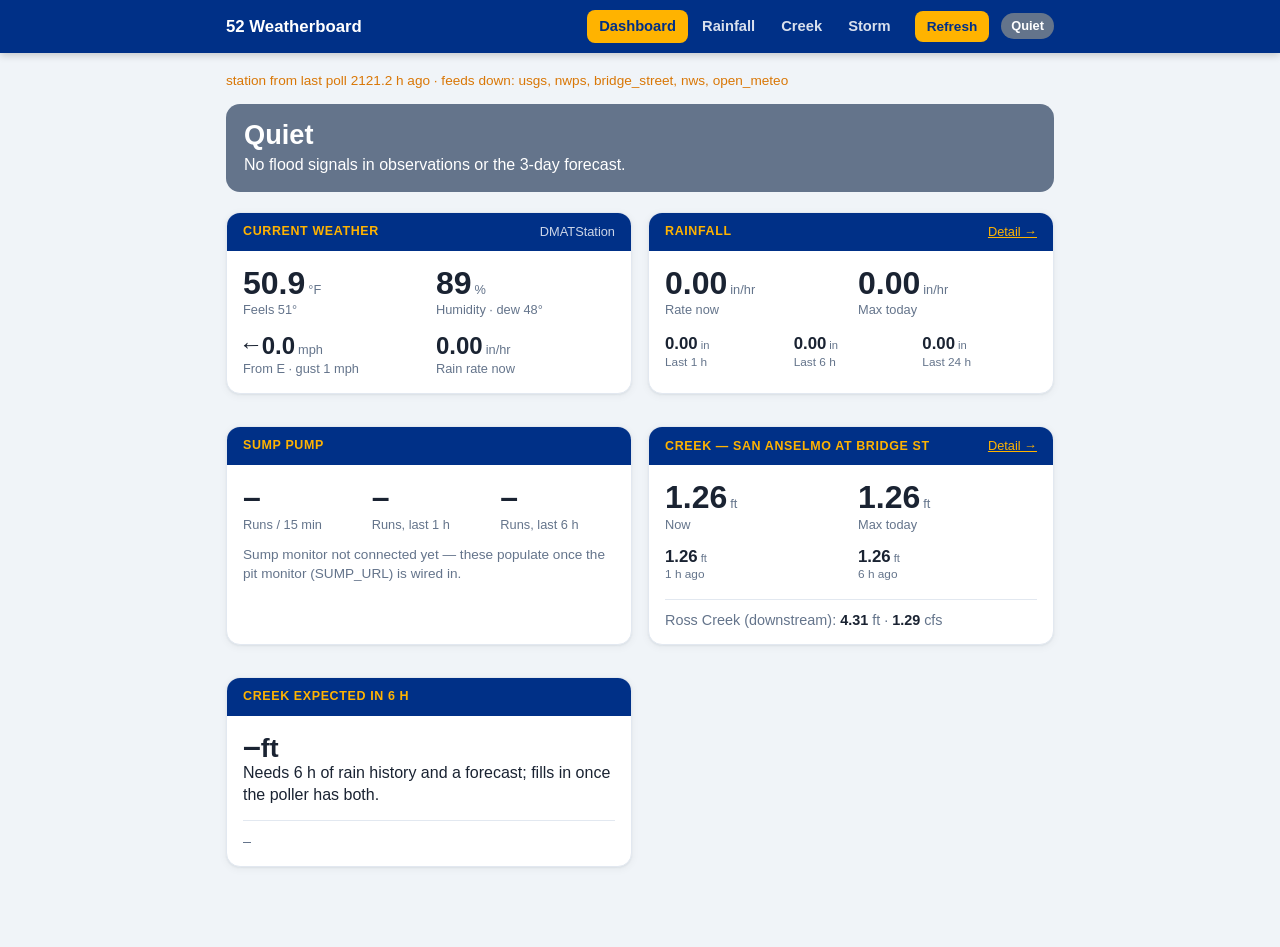
==== docs/index.html @ 2ccb11d8 "Rebuild tier rules from the winter replay; add creek forecast and report The old thresholds fired no" ====
<!doctype html>
<html lang="en">
<head>
<meta charset="utf-8">
<meta name="viewport" content="width=device-width, initial-scale=1">
<meta http-equiv="Cache-Control" content="no-cache, must-revalidate">
<meta http-equiv="Pragma" content="no-cache">
<title>52 Weatherboard — Dashboard</title>
<link rel="stylesheet" href="assets/app.css?v=9">
</head>
<body>
<header class="top"></header>
<main>
  <div class="updated" id="updated">Loading…</div>

  <div class="tier quiet" id="tier"><b>Quiet</b><span id="reasons">Waiting for first poll.</span></div>

  <div class="cards2">
    <!-- Weather -->
    <section class="card">
      <h2>Current weather <span class="sub" id="wxdev"></span></h2>
      <div class="tiles c2">
        <div class="tile big"><div class="v" id="temp">–<small>°F</small></div><div class="k" id="feels">feels –</div></div>
        <div class="tile big"><div class="v" id="hum">–<small>%</small></div><div class="k">humidity · dew <span id="dew">–</span>°</div></div>
      </div>
      <div class="tiles c2" style="margin-top:10px">
        <div class="tile"><div class="v"><span class="windrose" id="windarrow">↑</span> <span id="wind">–</span><small>mph</small></div><div class="k" id="winddir">wind –</div></div>
        <div class="tile"><div class="v" id="wxrate">–<small>in/hr</small></div><div class="k">rain rate now</div></div>
      </div>
    </section>

    <!-- Rainfall -->
    <section class="card">
      <h2>Rainfall <span class="sub"><a href="rainfall.html">Detail →</a></span></h2>
      <div class="tiles c2">
        <div class="tile big"><div class="v" id="rrate">–<small>in/hr</small></div><div class="k">rate now</div></div>
        <div class="tile big"><div class="v" id="rmax">–<small>in/hr</small></div><div class="k">max today</div></div>
      </div>
      <div class="tiles c3" style="margin-top:12px">
        <div class="tile sm"><div class="v" id="r1">–<small>in</small></div><div class="k">last 1 h</div></div>
        <div class="tile sm"><div class="v" id="r6">–<small>in</small></div><div class="k">last 6 h</div></div>
        <div class="tile sm"><div class="v" id="r24">–<small>in</small></div><div class="k">last 24 h</div></div>
      </div>
    </section>

    <!-- Sump -->
    <section class="card">
      <h2>Sump pump</h2>
      <div class="tiles c3">
        <div class="tile big"><div class="v" id="snow">–</div><div class="k">runs / 15 min</div></div>
        <div class="tile big"><div class="v" id="s1">–</div><div class="k">runs, last 1 h</div></div>
        <div class="tile big"><div class="v" id="s6">–</div><div class="k">runs, last 6 h</div></div>
      </div>
      <p class="note" id="sumpnote"></p>
    </section>

    <!-- Creek -->
    <section class="card">
      <h2>Creek — San Anselmo at Bridge St <span class="sub"><a href="creek.html">Detail →</a></span></h2>
      <div class="tiles c2">
        <div class="tile big"><div class="v" id="cnow">–<small>ft</small></div><div class="k">now</div></div>
        <div class="tile big"><div class="v" id="cmax">–<small>ft</small></div><div class="k">max today</div></div>
      </div>
      <div class="tiles c2" style="margin-top:10px">
        <div class="tile sm"><div class="v" id="c1">–<small>ft</small></div><div class="k">1 h ago</div></div>
        <div class="tile sm"><div class="v" id="c6">–<small>ft</small></div><div class="k">6 h ago</div></div>
      </div>
      <div class="secondary" id="creeknote">–</div>
    </section>

    <!-- Creek forecast -->
    <section class="card">
      <h2>Creek expected in 6 h <span class="sub" id="fcastsrc"></span></h2>
      <div class="fcast">
        <span class="pt" id="fcastpt">–<small>ft</small></span>
        <span class="band" id="fcastband">–</span>
      </div>
      <div class="horizon" id="fcasthow">–</div>
      <div class="secondary" id="rossmarker">–</div>
    </section>
  </div>
</main>

<script src="assets/live.js?v=9"></script>
<script src="assets/app.js?v=9"></script>
<script>
boot("dashboard", (latest, history) => {
  const a = latest.ambient || {}, b = latest.bridge_street || {}, n = latest.nwps || {}, u = latest.usgs || {}, s = latest.sump || {};

  // tier banner
  const tier = $("tier"); tier.className = "tier " + latest.tier;
  tier.querySelector("b").textContent = TIER_LABEL[latest.tier] || latest.tier;
  $("reasons").textContent = latest.reasons && latest.reasons.length
    ? latest.reasons.join(" · ") : "No flood signals in observations or the 3-day forecast.";

  // weather
  $("wxdev").textContent = a.device ? a.device : "";
  $("temp").innerHTML = fmt(a.temp_f, 1) + "<small>°F</small>";
  $("feels").textContent = "feels " + fmt(a.feels_like_f, 0) + "°";
  $("hum").innerHTML = fmt(a.humidity_pct, 0) + "<small>%</small>";
  $("dew").textContent = fmt(a.dew_point_f, 0);
  $("wind").textContent = fmt(a.wind_mph, 1);
  $("winddir").textContent = a.wind_dir_deg != null ? `from ${compass(a.wind_dir_deg)} · gust ${fmt(a.wind_gust_mph,0)} mph` : "wind –";
  if (a.wind_dir_deg != null) $("windarrow").style.transform = `rotate(${(a.wind_dir_deg + 180) % 360}deg)`;
  $("wxrate").innerHTML = fmt(a.rain_rate_inhr) + "<small>in/hr</small>";

  // rainfall rollups from history rain rate
  const rain = toPoints(history, "ts", "rain_rate_inhr");
  const rin = v => fmt(v ?? 0, 2);           // rain amounts: show 0.00, never a dash, when dry
  $("rrate").innerHTML = rin(a.rain_rate_inhr) + "<small>in/hr</small>";
  $("rmax").innerHTML = rin(Math.max(maxToday(rain) ?? 0, a.rain_rate_inhr ?? 0)) + "<small>in/hr</small>";
  $("r1").innerHTML  = rin(integrateInches(rain, 1))  + "<small>in</small>";
  $("r6").innerHTML  = rin(integrateInches(rain, 6))  + "<small>in</small>";
  $("r24").innerHTML = rin(integrateInches(rain, 24) ?? a.rain_24h_in) + "<small>in</small>";

  // sump rollups from history cycle counter
  const cyc = toPoints(history, "ts", "sump_cycles");
  const has = s && s.cycles != null;
  if (has && cyc.length >= 2) {
    const last2 = cyc.slice(-2);
    $("snow").textContent = fmt(Math.max(0, last2[1].v - last2[0].v), 0);
    $("s1").textContent = fmt(counterDelta(cyc, 1), 0);
    $("s6").textContent = fmt(counterDelta(cyc, 6), 0);
    $("sumpnote").textContent = "";
  } else {
    $("sumpnote").textContent = "Sump monitor not connected yet — these populate once the pit monitor (SUMP_URL) is wired in.";
  }

  // creek: San Anselmo (Bridge St) from NWPS series, Ross as secondary
  const sa = toPoints(b.series, "t", "stage");
  $("cnow").innerHTML = fmt(b.stage_ft) + "<small>ft</small>";
  $("c1").innerHTML   = fmt(valueAgo(sa, 1)) + "<small>ft</small>";
  $("c6").innerHTML   = fmt(valueAgo(sa, 6)) + "<small>ft</small>";
  $("cmax").innerHTML = fmt(maxToday(sa) ?? b.stage_ft) + "<small>ft</small>";
  // Creek forecast: Layer 3A predictor, with the Ross notify marker beside it.
  const cf = latest.creek_forecast, rtb = latest.ross_to_bridge || {};
  if (cf && cf.point_ft != null) {
    $("fcastpt").innerHTML = fmt(cf.point_ft) + "<small>ft</small>";
    $("fcastband").textContent = `95% band ${fmt(cf.lo_ft)} – ${fmt(cf.hi_ft)} ft`;
    $("fcastsrc").textContent = `R² ${cf.r2}`;
    $("fcasthow").textContent =
      "From rain already fallen in the last 6 h plus rain still forecast, "
      + "weighted by how wet the ground already is.";
  } else {
    $("fcastpt").innerHTML = "–<small>ft</small>";
    $("fcastband").textContent = "";
    $("fcasthow").textContent = "Needs 6 h of rain history and a forecast; "
      + "fills in once the poller has both.";
  }
  // Ross marker: the Town's 6.5 ft notify line expressed on the gauge that is
  // actually real-time. This mapping is inside its fitted range; the flood
  // lines are not, so only this one is shown.
  const rn = rtb.notify_line_ross_ft, rb = rtb.notify_line_band_ft || [];
  const rossNow = n.latest_stage_ft ?? u.stage_ft;
  if (rn != null) {
    const away = rossNow != null ? (rn - rossNow) : null;
    $("rossmarker").innerHTML =
      `<span class="notifyline">Town notify line</span> = Ross <b>${fmt(rn,2)}</b> ft`
      + (rb.length ? ` <span class="u">(${fmt(rb[0],2)}–${fmt(rb[1],2)})</span>` : "")
      + (away != null
          ? ` · now <b>${fmt(rossNow)}</b> ft, <b>${fmt(away)}</b> ft below`
          : "");
  }

  $("creeknote").innerHTML =
    `Ross Creek (downstream): <b>${fmt(n.latest_stage_ft ?? u.stage_ft)}</b> ft` +
    (u.flow_cfs != null ? ` · <b>${fmt(u.flow_cfs, u.flow_cfs < 10 ? 2 : 0)}</b> cfs` : "");
});
</script>
</body>
</html>
---- docs/assets/app.css ----
/* 52 Woodland flood board — shared styles */
/* palette aligned to the Chicago project (navy #003087 / blue #2563eb / gold / etc.) */
:root{
  --paper:#f0f4f8; --card:#ffffff; --ink:#1a2332; --mute:#64748b; --rule:#e2e8f0;
  --navy:#003087; --water:#2563eb; --water-soft:#dbe7fb;
  --amber:#d97706; --orange:#f97316; --red:#dc2626;
  --quiet:#64748b; --green:#22c55e; --gold:#FFB300; --gold-dark:#c77f0a;
  --shadow:0 1px 2px rgba(16,35,46,.06),0 2px 8px rgba(16,35,46,.05);
}
@media (prefers-color-scheme:dark){
  :root{
    --paper:#0e1826; --card:#152438; --ink:#e6edf5; --mute:#94a6bd; --rule:#26374d;
    --navy:#12294f; --water:#5b9bf0; --water-soft:#1a2c44;
    --amber:#e0a33e; --orange:#f08a4b; --red:#ef5350;
    --quiet:#8496ab; --green:#4ecb8a; --gold:#e8b73f; --gold-dark:#e0a838;
    --shadow:0 1px 2px rgba(0,0,0,.3),0 2px 10px rgba(0,0,0,.25);
  }
}
*{box-sizing:border-box}
html{background:var(--paper);color:var(--ink);
  font-family:-apple-system,BlinkMacSystemFont,"Segoe UI",Roboto,"Helvetica Neue",Arial,sans-serif;
  font-feature-settings:"tnum";-webkit-text-size-adjust:100%}
body{margin:0;line-height:1.4}
a{color:var(--gold-dark);font-weight:500}

/* header / nav — navy top bar, gold accents (matches the training site) */
header.top{position:sticky;top:0;z-index:20;background:var(--navy);box-shadow:0 2px 8px rgba(0,0,0,.2)}
.top-in{max-width:860px;margin-inline:auto;padding:10px 16px;display:flex;align-items:center;gap:12px;flex-wrap:wrap}
.brand{font-weight:700;font-size:1.05rem;margin-right:auto;white-space:nowrap;color:#fff}
.brand small{color:rgba(255,255,255,.7);font-weight:400}
nav.tabs{display:flex;gap:2px;flex-wrap:wrap}
nav.tabs a{color:rgba(255,255,255,.85);text-decoration:none;font-size:.92rem;padding:6px 12px;border-radius:8px;font-weight:600}
nav.tabs a:hover{background:rgba(255,255,255,.14);color:#fff}
nav.tabs a.active{background:var(--gold);color:var(--navy)}
.tierchip{font-size:.8rem;font-weight:600;color:#fff;padding:4px 10px;border-radius:999px;white-space:nowrap}
.tierchip.quiet{background:var(--quiet)} .tierchip.watch{background:var(--water)}
.tierchip.prepare{background:var(--amber)} .tierchip.act{background:var(--red)}
.tierchip.emergency{background:#7f1d1d;box-shadow:0 0 0 2px #fca5a5}

main{max-width:860px;margin-inline:auto;padding:18px 16px 64px}
.updated{color:var(--mute);font-size:.85rem;margin:0 0 14px}
.updated.stale{color:var(--amber);font-weight:500}

/* header Refresh button — sits between the tabs and the tier chip */
.refresh{font:inherit;font-size:.85rem;font-weight:600;color:var(--navy);background:var(--gold);
  border:0;border-radius:8px;padding:6px 12px;cursor:pointer;white-space:nowrap;
  transition:background .15s,opacity .15s}
.refresh:hover:not(:disabled){background:#ffc633}
.refresh:disabled{opacity:.65;cursor:default}
.refresh:focus-visible{outline:2px solid #fff;outline-offset:2px}

/* banner tier (dashboard) */
.tier{color:#fff;padding:16px 18px;border-radius:14px;margin:0 0 20px}
.tier b{display:block;font-size:1.7rem;font-weight:600;line-height:1.1;margin-bottom:4px}
.tier.quiet{background:var(--quiet)} .tier.watch{background:var(--water)}
.tier.prepare{background:var(--amber)} .tier.act{background:var(--red)}
.tier.emergency{background:#7f1d1d}

/* creek forecast card: point estimate plus its uncertainty band */
.fcast{display:flex;align-items:baseline;gap:10px;flex-wrap:wrap}
.fcast .pt{font-size:2rem;font-weight:700;line-height:1}
.fcast .band{color:var(--mute);font-size:.9rem}
.fcast .horizon{color:var(--mute);font-size:.8rem}
.notifyline{color:var(--amber);font-weight:600}

/* cards — navy header strip with gold text (matches the training site) */
.card{background:var(--card);border:1px solid var(--rule);border-radius:14px;box-shadow:var(--shadow);
  padding:0 16px 14px;margin:0 0 16px;overflow:hidden}
.card > h2{font-size:.78rem;font-weight:700;letter-spacing:.05em;text-transform:uppercase;color:var(--gold);
  background:var(--navy);margin:0 -16px 14px;padding:10px 16px;
  display:flex;align-items:center;justify-content:space-between;gap:8px}
.card > h2 .sub{font-weight:400;text-transform:none;letter-spacing:0;font-size:.8rem;color:rgba(255,255,255,.8)}
.card > h2 .sub a{color:var(--gold)}
.cards2{display:grid;grid-template-columns:1fr 1fr;gap:16px}
@media (max-width:640px){.cards2{grid-template-columns:1fr}}

/* stat tiles */
.tiles{display:grid;gap:10px 14px}
.tiles.c2{grid-template-columns:1fr 1fr} .tiles.c3{grid-template-columns:1fr 1fr 1fr}
.tiles.c4{grid-template-columns:repeat(4,1fr)}
@media (max-width:640px){.tiles.c4{grid-template-columns:1fr 1fr}.tiles.c3{grid-template-columns:1fr 1fr}}
.tile{padding:2px 0}
.tile .v{font-size:1.5rem;font-weight:600;line-height:1.05}
.tile .v small{font-size:.8rem;font-weight:400;color:var(--mute);margin-left:3px}
.tile .k{font-size:.8rem;color:var(--mute);margin-top:1px}
.tile.big .v{font-size:2rem}
/* smaller "sub-text" tiles (trailing windows shown beneath the primary now/max) */
.tile.sm .v{font-size:1.05rem;font-weight:600}
.tile.sm .v small{font-size:.7rem}
.tile.sm .k{font-size:.74rem}
/* proper sentence-case: capitalise the first letter of every stat/row label */
.tile .k::first-letter,.row>span:first-child::first-letter{text-transform:uppercase}

/* rows */
.row{display:flex;justify-content:space-between;align-items:baseline;padding:7px 0;border-bottom:1px solid var(--rule)}
.row:last-child{border-bottom:0}
.row .v{font-size:1.15rem;font-weight:600}
.row .u,.u{font-size:.82rem;color:var(--mute);margin-left:3px;font-weight:400}
.k{color:var(--mute)}

.note{color:var(--mute);font-size:.85rem;margin:10px 0 0}
.secondary{color:var(--mute);font-size:.9rem;border-top:1px solid var(--rule);margin-top:14px;padding-top:10px}
.secondary b{color:var(--ink);font-weight:600}
.err{color:var(--red);font-size:.85rem;margin-top:8px}
.pill{display:inline-block;font-size:.72rem;font-weight:600;padding:2px 8px;border-radius:999px;
  background:var(--water-soft);color:var(--water)}

/* forecast bars */
.bars{display:flex;align-items:flex-end;gap:1px;height:80px;border-bottom:1px solid var(--rule)}
.bars i{flex:1;background:var(--water);min-width:2px;display:block;border-radius:2px 2px 0 0}
.bars i.day{outline:1px solid var(--rule)}
.axis{display:flex;justify-content:space-between;font-size:.78rem;color:var(--mute);margin-top:4px}

/* charts */
.chartbox{position:relative;width:100%;height:300px}
.chartbox.short{height:220px}
svg{display:block;width:100%;height:auto}
.legend{display:flex;gap:16px;flex-wrap:wrap;font-size:.82rem;color:var(--mute);margin-top:8px}
.legend i{display:inline-block;width:11px;height:11px;border-radius:3px;margin-right:5px;vertical-align:-1px}

/* alerts */
.alert{padding:9px 0;border-bottom:1px solid var(--rule)}
.alert:last-child{border-bottom:0}
.alert b{font-weight:600} .alert span{color:var(--mute);font-size:.88rem;display:block;margin-top:2px}

/* radar embed */
#windy{width:100%;height:480px;border:1px solid var(--rule);border-radius:12px;display:block}
@media (max-width:640px){#windy{height:380px}}

ul.links{padding-left:1.1em;margin:0} ul.links li{margin:5px 0}

/* flood-stage list (creek page) — clean, left-aligned, bulleted */
ul.stages{list-style:none;padding:0;margin:6px 0 0}
ul.stages li{display:flex;gap:9px;align-items:baseline;padding:5px 0;border-bottom:1px solid var(--rule);font-size:.9rem}
ul.stages li:last-child{border-bottom:0}
ul.stages .dot{width:9px;height:9px;border-radius:50%;flex:none;align-self:center}
ul.stages .lvl{font-weight:700;font-variant-numeric:tabular-nums;white-space:nowrap;min-width:52px}
ul.stages .act{color:var(--mute)}
ul.stages a{font-size:.85rem}

/* wind arrow */
.windrose{display:inline-block;transition:transform .3s}
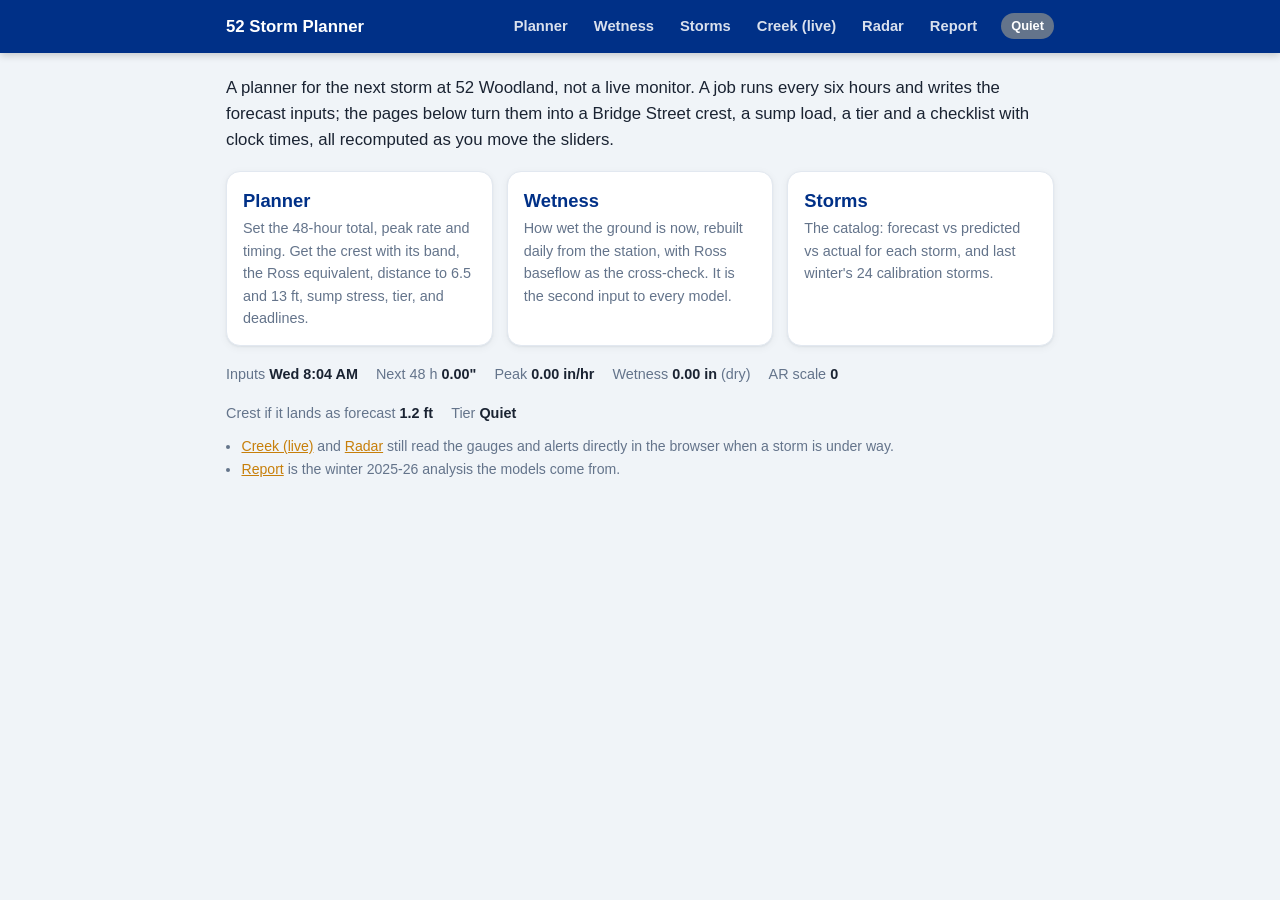
==== commit 00e6d8f7: "Redesign as a storm planner: 6-hour forecast job, client-side models, three pages The product is a p" ====
--- a/docs/index.html
+++ b/docs/index.html
@@ -4,168 +4,64 @@
 <meta charset="utf-8">
 <meta name="viewport" content="width=device-width, initial-scale=1">
 <meta http-equiv="Cache-Control" content="no-cache, must-revalidate">
-<meta http-equiv="Pragma" content="no-cache">
-<title>52 Weatherboard — Dashboard</title>
-<link rel="stylesheet" href="assets/app.css?v=9">
+<title>52 Storm Planner</title>
+<link rel="stylesheet" href="assets/app.css?v=10">
+<style>
+.lead{font-size:1.05rem;line-height:1.55;margin:4px 0 18px}
+.grid{display:grid;grid-template-columns:1fr 1fr 1fr;gap:14px}
+@media (max-width:700px){.grid{grid-template-columns:1fr}}
+a.big{display:block;background:var(--card);border:1px solid var(--rule);border-radius:14px;box-shadow:var(--shadow);
+  padding:16px;text-decoration:none;color:var(--ink)}
+a.big:hover{border-color:var(--water)}
+a.big b{display:block;font-size:1.15rem;color:var(--navy);margin-bottom:4px}
+a.big span{color:var(--mute);font-size:.9rem}
+.now{display:flex;gap:18px;flex-wrap:wrap;margin:18px 0 0;font-size:.9rem;color:var(--mute)}
+.now b{color:var(--ink)}
+ul.small{color:var(--mute);font-size:.88rem;padding-left:1.1em;margin:14px 0 0}
+ul.small li{margin:4px 0}
+</style>
 </head>
 <body>
 <header class="top"></header>
 <main>
-  <div class="updated" id="updated">Loading…</div>
+  <p class="lead">A planner for the next storm at 52 Woodland, not a live monitor. A job runs every six hours and writes the forecast inputs; the pages below turn them into a Bridge Street crest, a sump load, a tier and a checklist with clock times, all recomputed as you move the sliders.</p>
 
-  <div class="tier quiet" id="tier"><b>Quiet</b><span id="reasons">Waiting for first poll.</span></div>
+  <div class="grid">
+    <a class="big" href="planner.html"><b>Planner</b><span>Set the 48-hour total, peak rate and timing. Get the crest with its band, the Ross equivalent, distance to 6.5 and 13 ft, sump stress, tier, and deadlines.</span></a>
+    <a class="big" href="wetness.html"><b>Wetness</b><span>How wet the ground is now, rebuilt daily from the station, with Ross baseflow as the cross-check. It is the second input to every model.</span></a>
+    <a class="big" href="storms.html"><b>Storms</b><span>The catalog: forecast vs predicted vs actual for each storm, and last winter's 24 calibration storms.</span></a>
+  </div>
 
-  <div class="cards2">
-    <!-- Weather -->
-    <section class="card">
-      <h2>Current weather <span class="sub" id="wxdev"></span></h2>
-      <div class="tiles c2">
-        <div class="tile big"><div class="v" id="temp">–<small>°F</small></div><div class="k" id="feels">feels –</div></div>
-        <div class="tile big"><div class="v" id="hum">–<small>%</small></div><div class="k">humidity · dew <span id="dew">–</span>°</div></div>
-      </div>
-      <div class="tiles c2" style="margin-top:10px">
-        <div class="tile"><div class="v"><span class="windrose" id="windarrow">↑</span> <span id="wind">–</span><small>mph</small></div><div class="k" id="winddir">wind –</div></div>
-        <div class="tile"><div class="v" id="wxrate">–<small>in/hr</small></div><div class="k">rain rate now</div></div>
-      </div>
-    </section>
+  <div class="now" id="now">Loading the latest inputs…</div>
 
-    <!-- Rainfall -->
-    <section class="card">
-      <h2>Rainfall <span class="sub"><a href="rainfall.html">Detail →</a></span></h2>
-      <div class="tiles c2">
-        <div class="tile big"><div class="v" id="rrate">–<small>in/hr</small></div><div class="k">rate now</div></div>
-        <div class="tile big"><div class="v" id="rmax">–<small>in/hr</small></div><div class="k">max today</div></div>
-      </div>
-      <div class="tiles c3" style="margin-top:12px">
-        <div class="tile sm"><div class="v" id="r1">–<small>in</small></div><div class="k">last 1 h</div></div>
-        <div class="tile sm"><div class="v" id="r6">–<small>in</small></div><div class="k">last 6 h</div></div>
-        <div class="tile sm"><div class="v" id="r24">–<small>in</small></div><div class="k">last 24 h</div></div>
-      </div>
-    </section>
-
-    <!-- Sump -->
-    <section class="card">
-      <h2>Sump pump</h2>
-      <div class="tiles c3">
-        <div class="tile big"><div class="v" id="snow">–</div><div class="k">runs / 15 min</div></div>
-        <div class="tile big"><div class="v" id="s1">–</div><div class="k">runs, last 1 h</div></div>
-        <div class="tile big"><div class="v" id="s6">–</div><div class="k">runs, last 6 h</div></div>
-      </div>
-      <p class="note" id="sumpnote"></p>
-    </section>
-
-    <!-- Creek -->
-    <section class="card">
-      <h2>Creek — San Anselmo at Bridge St <span class="sub"><a href="creek.html">Detail →</a></span></h2>
-      <div class="tiles c2">
-        <div class="tile big"><div class="v" id="cnow">–<small>ft</small></div><div class="k">now</div></div>
-        <div class="tile big"><div class="v" id="cmax">–<small>ft</small></div><div class="k">max today</div></div>
-      </div>
-      <div class="tiles c2" style="margin-top:10px">
-        <div class="tile sm"><div class="v" id="c1">–<small>ft</small></div><div class="k">1 h ago</div></div>
-        <div class="tile sm"><div class="v" id="c6">–<small>ft</small></div><div class="k">6 h ago</div></div>
-      </div>
-      <div class="secondary" id="creeknote">–</div>
-    </section>
-
-    <!-- Creek forecast -->
-    <section class="card">
-      <h2>Creek expected in 6 h <span class="sub" id="fcastsrc"></span></h2>
-      <div class="fcast">
-        <span class="pt" id="fcastpt">–<small>ft</small></span>
-        <span class="band" id="fcastband">–</span>
-      </div>
-      <div class="horizon" id="fcasthow">–</div>
-      <div class="secondary" id="rossmarker">–</div>
-    </section>
-  </div>
+  <ul class="small">
+    <li><a href="creek.html">Creek (live)</a> and <a href="storm.html">Radar</a> still read the gauges and alerts directly in the browser when a storm is under way.</li>
+    <li><a href="report.html">Report</a> is the winter 2025-26 analysis the models come from.</li>
+  </ul>
 </main>
 
-<script src="assets/live.js?v=9"></script>
-<script src="assets/app.js?v=9"></script>
+<script src="assets/planner.js?v=10"></script>
 <script>
-boot("dashboard", (latest, history) => {
-  const a = latest.ambient || {}, b = latest.bridge_street || {}, n = latest.nwps || {}, u = latest.usgs || {}, s = latest.sump || {};
-
-  // tier banner
-  const tier = $("tier"); tier.className = "tier " + latest.tier;
-  tier.querySelector("b").textContent = TIER_LABEL[latest.tier] || latest.tier;
-  $("reasons").textContent = latest.reasons && latest.reasons.length
-    ? latest.reasons.join(" · ") : "No flood signals in observations or the 3-day forecast.";
-
-  // weather
-  $("wxdev").textContent = a.device ? a.device : "";
-  $("temp").innerHTML = fmt(a.temp_f, 1) + "<small>°F</small>";
-  $("feels").textContent = "feels " + fmt(a.feels_like_f, 0) + "°";
-  $("hum").innerHTML = fmt(a.humidity_pct, 0) + "<small>%</small>";
-  $("dew").textContent = fmt(a.dew_point_f, 0);
-  $("wind").textContent = fmt(a.wind_mph, 1);
-  $("winddir").textContent = a.wind_dir_deg != null ? `from ${compass(a.wind_dir_deg)} · gust ${fmt(a.wind_gust_mph,0)} mph` : "wind –";
-  if (a.wind_dir_deg != null) $("windarrow").style.transform = `rotate(${(a.wind_dir_deg + 180) % 360}deg)`;
-  $("wxrate").innerHTML = fmt(a.rain_rate_inhr) + "<small>in/hr</small>";
-
-  // rainfall rollups from history rain rate
-  const rain = toPoints(history, "ts", "rain_rate_inhr");
-  const rin = v => fmt(v ?? 0, 2);           // rain amounts: show 0.00, never a dash, when dry
-  $("rrate").innerHTML = rin(a.rain_rate_inhr) + "<small>in/hr</small>";
-  $("rmax").innerHTML = rin(Math.max(maxToday(rain) ?? 0, a.rain_rate_inhr ?? 0)) + "<small>in/hr</small>";
-  $("r1").innerHTML  = rin(integrateInches(rain, 1))  + "<small>in</small>";
-  $("r6").innerHTML  = rin(integrateInches(rain, 6))  + "<small>in</small>";
-  $("r24").innerHTML = rin(integrateInches(rain, 24) ?? a.rain_24h_in) + "<small>in</small>";
-
-  // sump rollups from history cycle counter
-  const cyc = toPoints(history, "ts", "sump_cycles");
-  const has = s && s.cycles != null;
-  if (has && cyc.length >= 2) {
-    const last2 = cyc.slice(-2);
-    $("snow").textContent = fmt(Math.max(0, last2[1].v - last2[0].v), 0);
-    $("s1").textContent = fmt(counterDelta(cyc, 1), 0);
-    $("s6").textContent = fmt(counterDelta(cyc, 6), 0);
-    $("sumpnote").textContent = "";
-  } else {
-    $("sumpnote").textContent = "Sump monitor not connected yet — these populate once the pit monitor (SUMP_URL) is wired in.";
-  }
-
-  // creek: San Anselmo (Bridge St) from NWPS series, Ross as secondary
-  const sa = toPoints(b.series, "t", "stage");
-  $("cnow").innerHTML = fmt(b.stage_ft) + "<small>ft</small>";
-  $("c1").innerHTML   = fmt(valueAgo(sa, 1)) + "<small>ft</small>";
-  $("c6").innerHTML   = fmt(valueAgo(sa, 6)) + "<small>ft</small>";
-  $("cmax").innerHTML = fmt(maxToday(sa) ?? b.stage_ft) + "<small>ft</small>";
-  // Creek forecast: Layer 3A predictor, with the Ross notify marker beside it.
-  const cf = latest.creek_forecast, rtb = latest.ross_to_bridge || {};
-  if (cf && cf.point_ft != null) {
-    $("fcastpt").innerHTML = fmt(cf.point_ft) + "<small>ft</small>";
-    $("fcastband").textContent = `95% band ${fmt(cf.lo_ft)} – ${fmt(cf.hi_ft)} ft`;
-    $("fcastsrc").textContent = `R² ${cf.r2}`;
-    $("fcasthow").textContent =
-      "From rain already fallen in the last 6 h plus rain still forecast, "
-      + "weighted by how wet the ground already is.";
-  } else {
-    $("fcastpt").innerHTML = "–<small>ft</small>";
-    $("fcastband").textContent = "";
-    $("fcasthow").textContent = "Needs 6 h of rain history and a forecast; "
-      + "fills in once the poller has both.";
-  }
-  // Ross marker: the Town's 6.5 ft notify line expressed on the gauge that is
-  // actually real-time. This mapping is inside its fitted range; the flood
-  // lines are not, so only this one is shown.
-  const rn = rtb.notify_line_ross_ft, rb = rtb.notify_line_band_ft || [];
-  const rossNow = n.latest_stage_ft ?? u.stage_ft;
-  if (rn != null) {
-    const away = rossNow != null ? (rn - rossNow) : null;
-    $("rossmarker").innerHTML =
-      `<span class="notifyline">Town notify line</span> = Ross <b>${fmt(rn,2)}</b> ft`
-      + (rb.length ? ` <span class="u">(${fmt(rb[0],2)}–${fmt(rb[1],2)})</span>` : "")
-      + (away != null
-          ? ` · now <b>${fmt(rossNow)}</b> ft, <b>${fmt(away)}</b> ft below`
-          : "");
-  }
-
-  $("creeknote").innerHTML =
-    `Ross Creek (downstream): <b>${fmt(n.latest_stage_ft ?? u.stage_ft)}</b> ft` +
-    (u.flow_cfs != null ? ` · <b>${fmt(u.flow_cfs, u.flow_cfs < 10 ? 2 : 0)}</b> cfs` : "");
-});
+(async () => {
+  renderNav("home");
+  try {
+    const { models: M, forecast: F } = await loadModelsAndForecast();
+    if (F._missing) { $("now").textContent = "No forecast.json yet — run forecast.py or the forecast workflow."; return; }
+    const p = F.prefill || {}, w = F.wetness || {};
+    const out = evaluatePlan(M, { total: p.total_48h_in || 0, peak1h: p.peak_1h_inhr || 0, api: p.api_in || 0,
+      onset: p.onset ? parseLocal(p.onset) : null, peakAt: p.peak_at ? parseLocal(p.peak_at) : null, end: null,
+      ar_category: p.ar_category, flood_watch: p.flood_watch });
+    setTierChip(out.tier.tier);
+    $("now").innerHTML =
+      `<span>Inputs <b>${whenStr(Date.parse(F.generated_utc))}</b></span>` +
+      `<span>Next 48 h <b>${fmt(p.total_48h_in)}"</b>${p.onset ? " from " + whenStr(parseLocal(p.onset)) : ""}</span>` +
+      `<span>Peak <b>${fmt(p.peak_1h_inhr)} in/hr</b></span>` +
+      `<span>Wetness <b>${fmt(w.api_in)} in</b> (${w.category})</span>` +
+      `<span>AR scale <b>${p.ar_category ?? "–"}</b></span>` +
+      `<span>Crest if it lands as forecast <b>${fmt(out.bridge.pt, 1)} ft</b></span>` +
+      `<span>Tier <b>${TIER_LABEL[out.tier.tier]}</b></span>`;
+  } catch (e) { $("now").textContent = "Could not load inputs: " + e; }
+})();
 </script>
 </body>
 </html>
--- a/docs/assets/app.css
+++ b/docs/assets/app.css
@@ -26,7 +26,7 @@
 /* header / nav — navy top bar, gold accents (matches the training site) */
 header.top{position:sticky;top:0;z-index:20;background:var(--navy);box-shadow:0 2px 8px rgba(0,0,0,.2)}
 .top-in{max-width:860px;margin-inline:auto;padding:10px 16px;display:flex;align-items:center;gap:12px;flex-wrap:wrap}
-.brand{font-weight:700;font-size:1.05rem;margin-right:auto;white-space:nowrap;color:#fff}
+.brand{font-weight:700;font-size:1.05rem;margin-right:auto;white-space:nowrap;color:#fff;text-decoration:none}
 .brand small{color:rgba(255,255,255,.7);font-weight:400}
 nav.tabs{display:flex;gap:2px;flex-wrap:wrap}
 nav.tabs a{color:rgba(255,255,255,.85);text-decoration:none;font-size:.92rem;padding:6px 12px;border-radius:8px;font-weight:600}
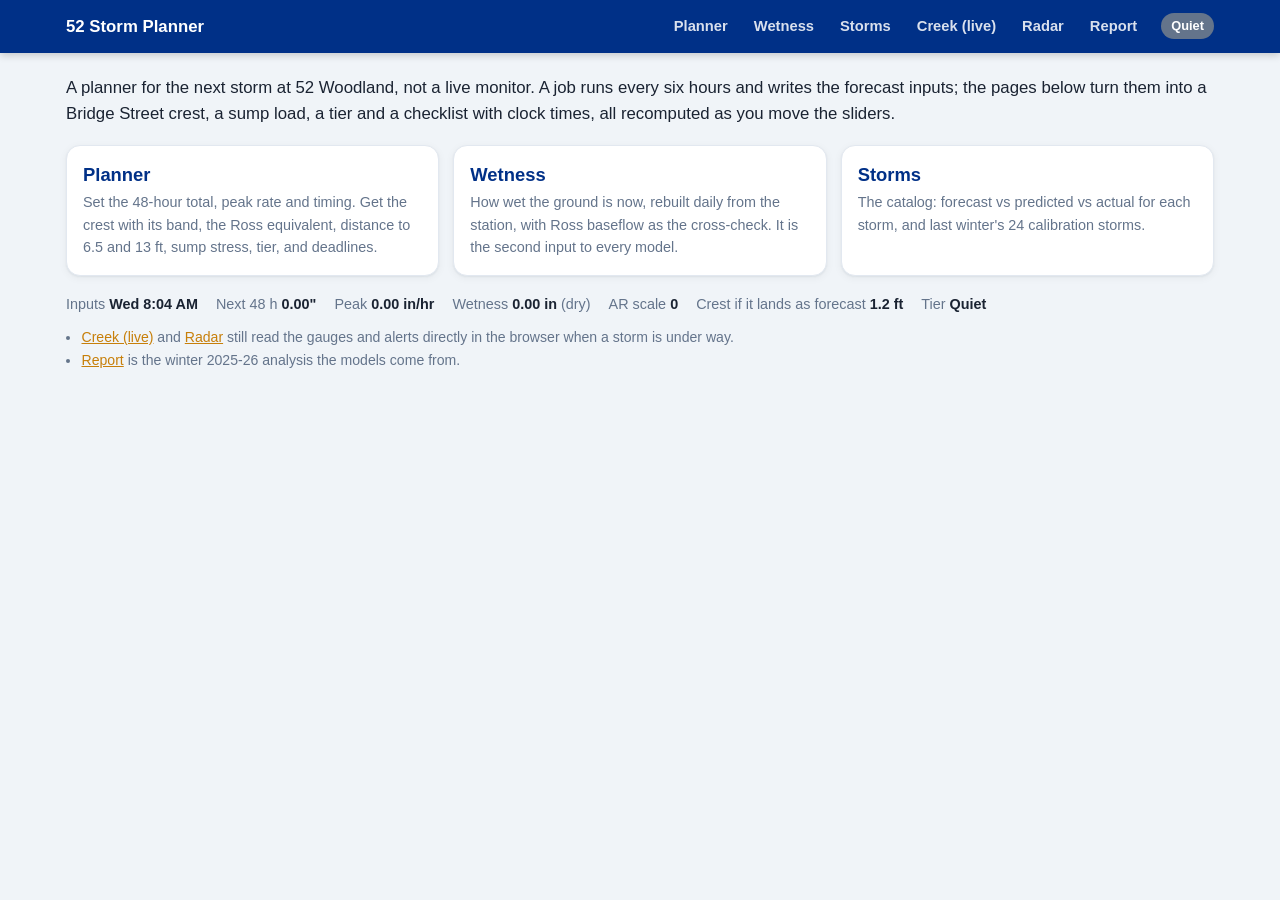
==== commit 6a51ef85: "Widen the site and reformat the storms tables Layout max-width 860 -> 1180 px (report column 960). S" ====
--- a/docs/index.html
+++ b/docs/index.html
@@ -5,7 +5,7 @@
 <meta name="viewport" content="width=device-width, initial-scale=1">
 <meta http-equiv="Cache-Control" content="no-cache, must-revalidate">
 <title>52 Storm Planner</title>
-<link rel="stylesheet" href="assets/app.css?v=10">
+<link rel="stylesheet" href="assets/app.css?v=11">
 <style>
 .lead{font-size:1.05rem;line-height:1.55;margin:4px 0 18px}
 .grid{display:grid;grid-template-columns:1fr 1fr 1fr;gap:14px}
@@ -40,7 +40,7 @@
   </ul>
 </main>
 
-<script src="assets/planner.js?v=10"></script>
+<script src="assets/planner.js?v=11"></script>
 <script>
 (async () => {
   renderNav("home");
--- a/docs/assets/app.css
+++ b/docs/assets/app.css
@@ -25,7 +25,7 @@
 
 /* header / nav — navy top bar, gold accents (matches the training site) */
 header.top{position:sticky;top:0;z-index:20;background:var(--navy);box-shadow:0 2px 8px rgba(0,0,0,.2)}
-.top-in{max-width:860px;margin-inline:auto;padding:10px 16px;display:flex;align-items:center;gap:12px;flex-wrap:wrap}
+.top-in{max-width:1180px;margin-inline:auto;padding:10px 16px;display:flex;align-items:center;gap:12px;flex-wrap:wrap}
 .brand{font-weight:700;font-size:1.05rem;margin-right:auto;white-space:nowrap;color:#fff;text-decoration:none}
 .brand small{color:rgba(255,255,255,.7);font-weight:400}
 nav.tabs{display:flex;gap:2px;flex-wrap:wrap}
@@ -37,7 +37,7 @@
 .tierchip.prepare{background:var(--amber)} .tierchip.act{background:var(--red)}
 .tierchip.emergency{background:#7f1d1d;box-shadow:0 0 0 2px #fca5a5}
 
-main{max-width:860px;margin-inline:auto;padding:18px 16px 64px}
+main{max-width:1180px;margin-inline:auto;padding:18px 16px 64px}
 .updated{color:var(--mute);font-size:.85rem;margin:0 0 14px}
 .updated.stale{color:var(--amber);font-weight:500}
 
@@ -71,7 +71,7 @@
   display:flex;align-items:center;justify-content:space-between;gap:8px}
 .card > h2 .sub{font-weight:400;text-transform:none;letter-spacing:0;font-size:.8rem;color:rgba(255,255,255,.8)}
 .card > h2 .sub a{color:var(--gold)}
-.cards2{display:grid;grid-template-columns:1fr 1fr;gap:16px}
+.cards2{display:grid;grid-template-columns:1fr 1fr;gap:18px}
 @media (max-width:640px){.cards2{grid-template-columns:1fr}}
 
 /* stat tiles */
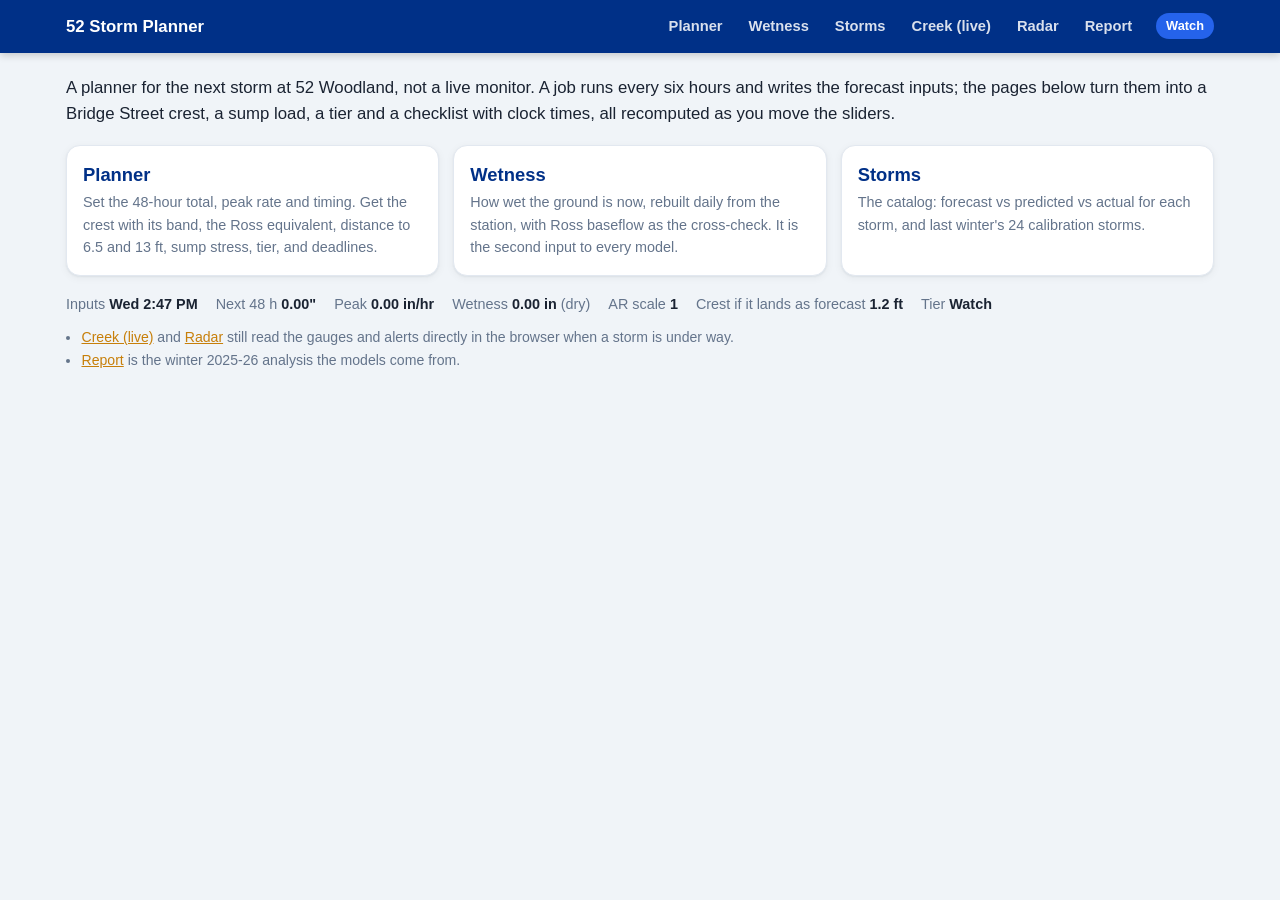
==== commit 23988794: "Refit the run-level sump stress model on an aligned rain window The original fit measured rain in th" ====
--- a/docs/index.html
+++ b/docs/index.html
@@ -5,7 +5,7 @@
 <meta name="viewport" content="width=device-width, initial-scale=1">
 <meta http-equiv="Cache-Control" content="no-cache, must-revalidate">
 <title>52 Storm Planner</title>
-<link rel="stylesheet" href="assets/app.css?v=11">
+<link rel="stylesheet" href="assets/app.css?v=12">
 <style>
 .lead{font-size:1.05rem;line-height:1.55;margin:4px 0 18px}
 .grid{display:grid;grid-template-columns:1fr 1fr 1fr;gap:14px}
@@ -40,7 +40,7 @@
   </ul>
 </main>
 
-<script src="assets/planner.js?v=11"></script>
+<script src="assets/planner.js?v=12"></script>
 <script>
 (async () => {
   renderNav("home");
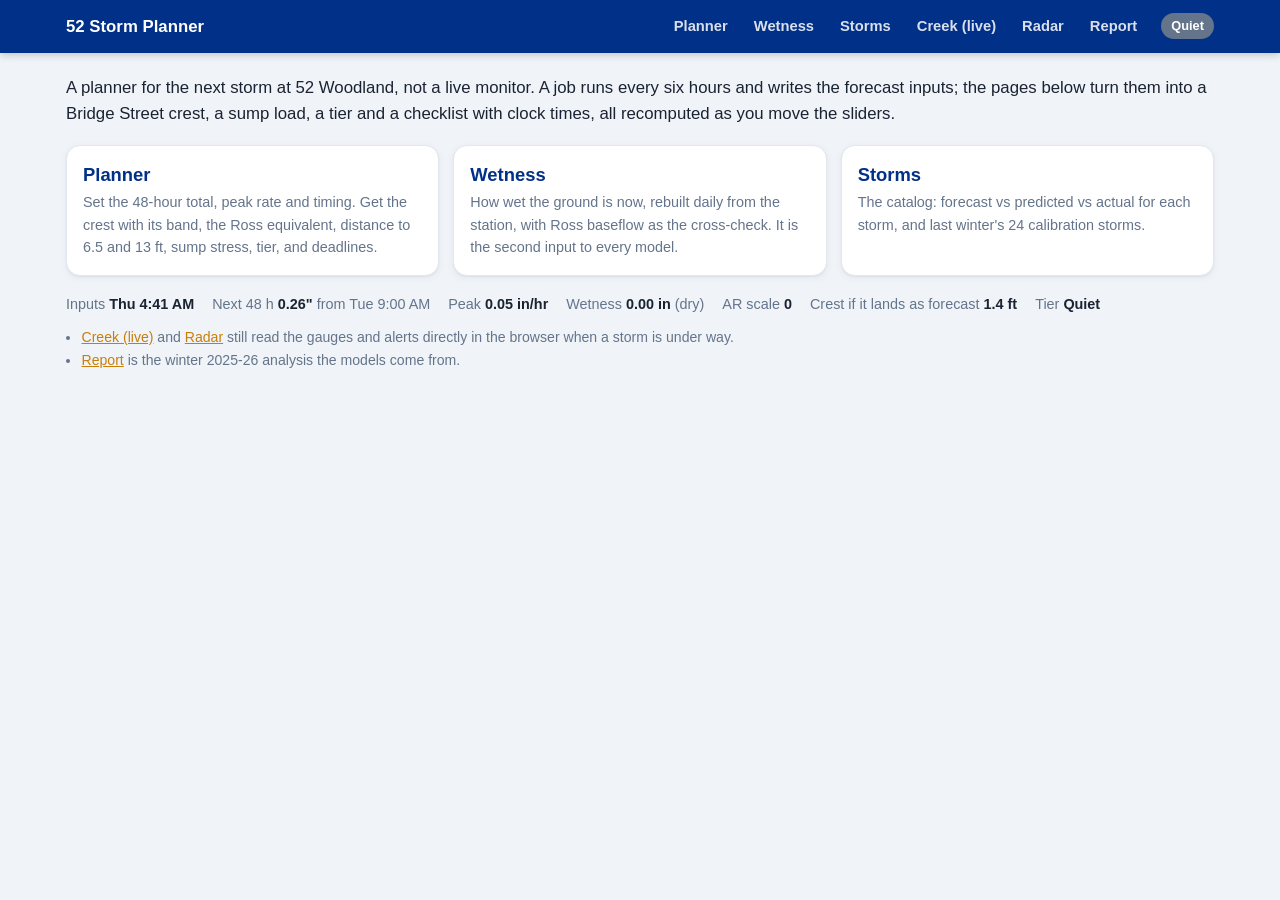
==== commit 08cd21ea: "Sump rate thresholds from the run record; exclude the Oct 13 pump test config.json: sump.excluded_ru" ====
--- a/docs/index.html
+++ b/docs/index.html
@@ -5,7 +5,7 @@
 <meta name="viewport" content="width=device-width, initial-scale=1">
 <meta http-equiv="Cache-Control" content="no-cache, must-revalidate">
 <title>52 Storm Planner</title>
-<link rel="stylesheet" href="assets/app.css?v=12">
+<link rel="stylesheet" href="assets/app.css?v=13">
 <style>
 .lead{font-size:1.05rem;line-height:1.55;margin:4px 0 18px}
 .grid{display:grid;grid-template-columns:1fr 1fr 1fr;gap:14px}
@@ -40,7 +40,7 @@
   </ul>
 </main>
 
-<script src="assets/planner.js?v=12"></script>
+<script src="assets/planner.js?v=13"></script>
 <script>
 (async () => {
   renderNav("home");
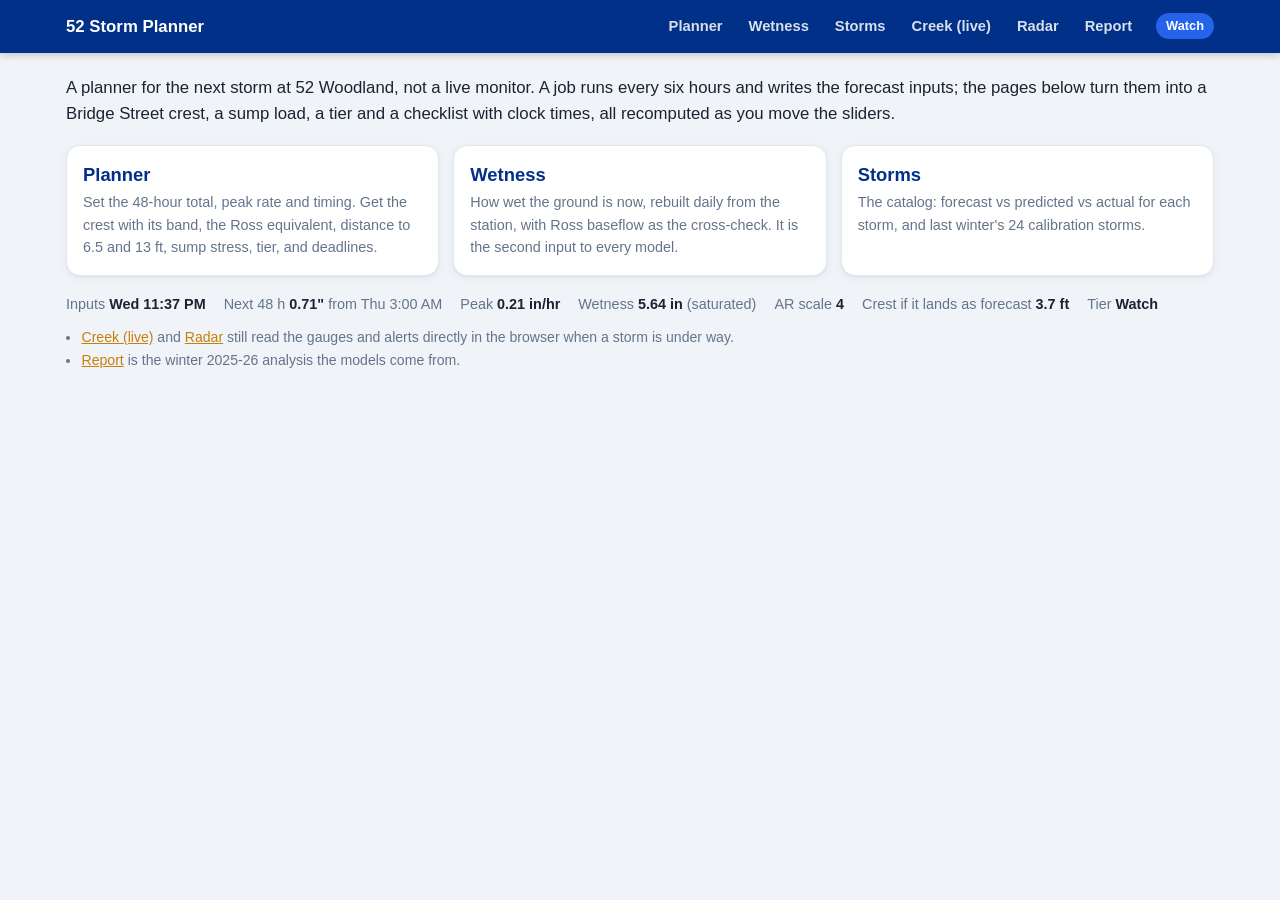
==== commit daad227a: "Fall back to the NWS grid for the prefill when Open-Meteo is down storm_window read missing Open-Met" ====
--- a/docs/index.html
+++ b/docs/index.html
@@ -54,7 +54,7 @@
     setTierChip(out.tier.tier);
     $("now").innerHTML =
       `<span>Inputs <b>${whenStr(Date.parse(F.generated_utc))}</b></span>` +
-      `<span>Next 48 h <b>${fmt(p.total_48h_in)}"</b>${p.onset ? " from " + whenStr(parseLocal(p.onset)) : ""}</span>` +
+      `<span>Next 48 h <b>${fmt(p.total_48h_in)}"</b>${p.onset ? " from " + whenStr(parseLocal(p.onset)) : ""}${p.source === "nws_grid" ? " (NWS grid, Open-Meteo down)" : ""}</span>` +
       `<span>Peak <b>${fmt(p.peak_1h_inhr)} in/hr</b></span>` +
       `<span>Wetness <b>${fmt(w.api_in)} in</b> (${w.category})</span>` +
       `<span>AR scale <b>${p.ar_category ?? "–"}</b></span>` +
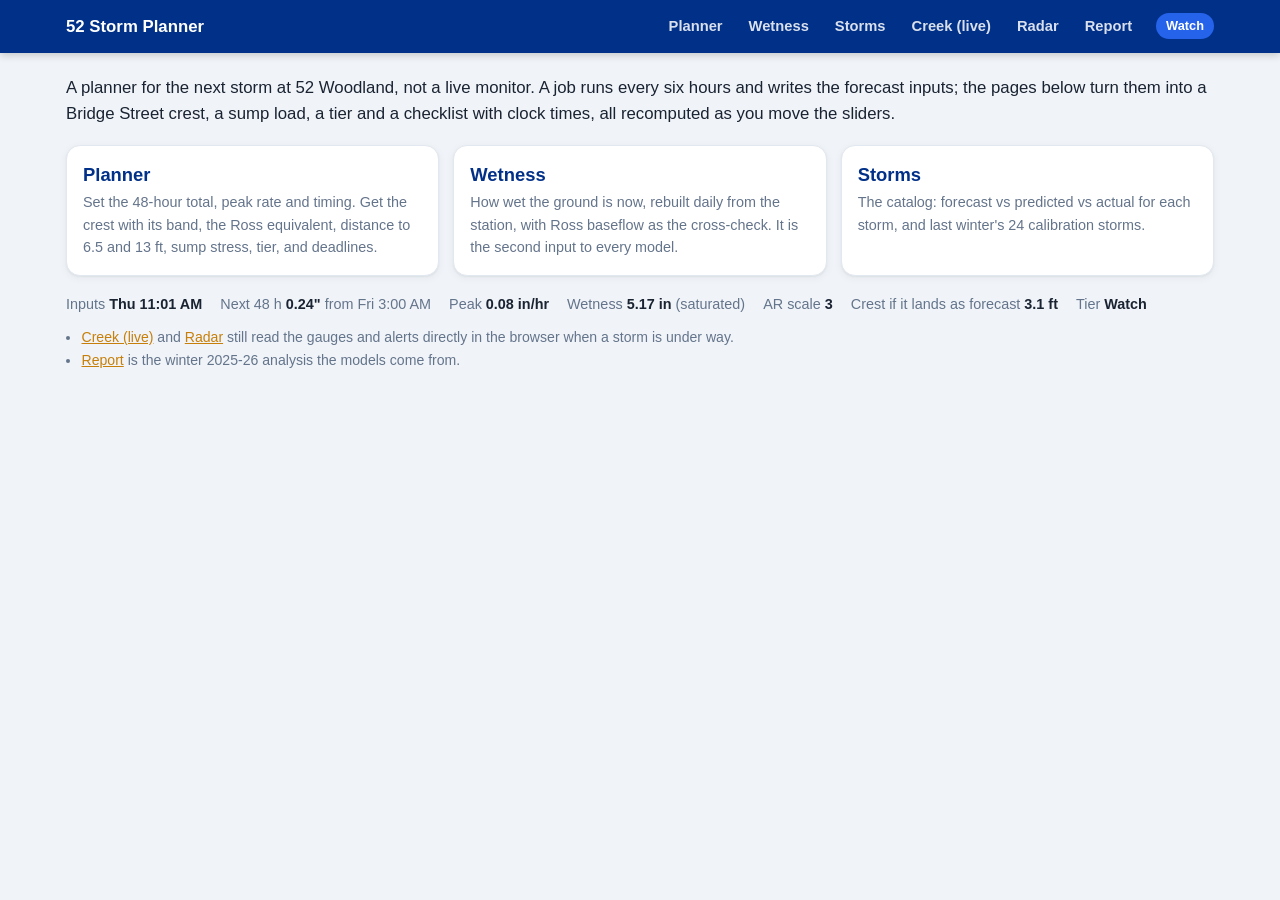
==== commit 36b95d82: "Planner: choose the start date of the 3 days to plan The planner pre-filled only from the next 72 h," ====
--- a/docs/index.html
+++ b/docs/index.html
@@ -40,7 +40,7 @@
   </ul>
 </main>
 
-<script src="assets/planner.js?v=13"></script>
+<script src="assets/planner.js?v=14"></script>
 <script>
 (async () => {
   renderNav("home");
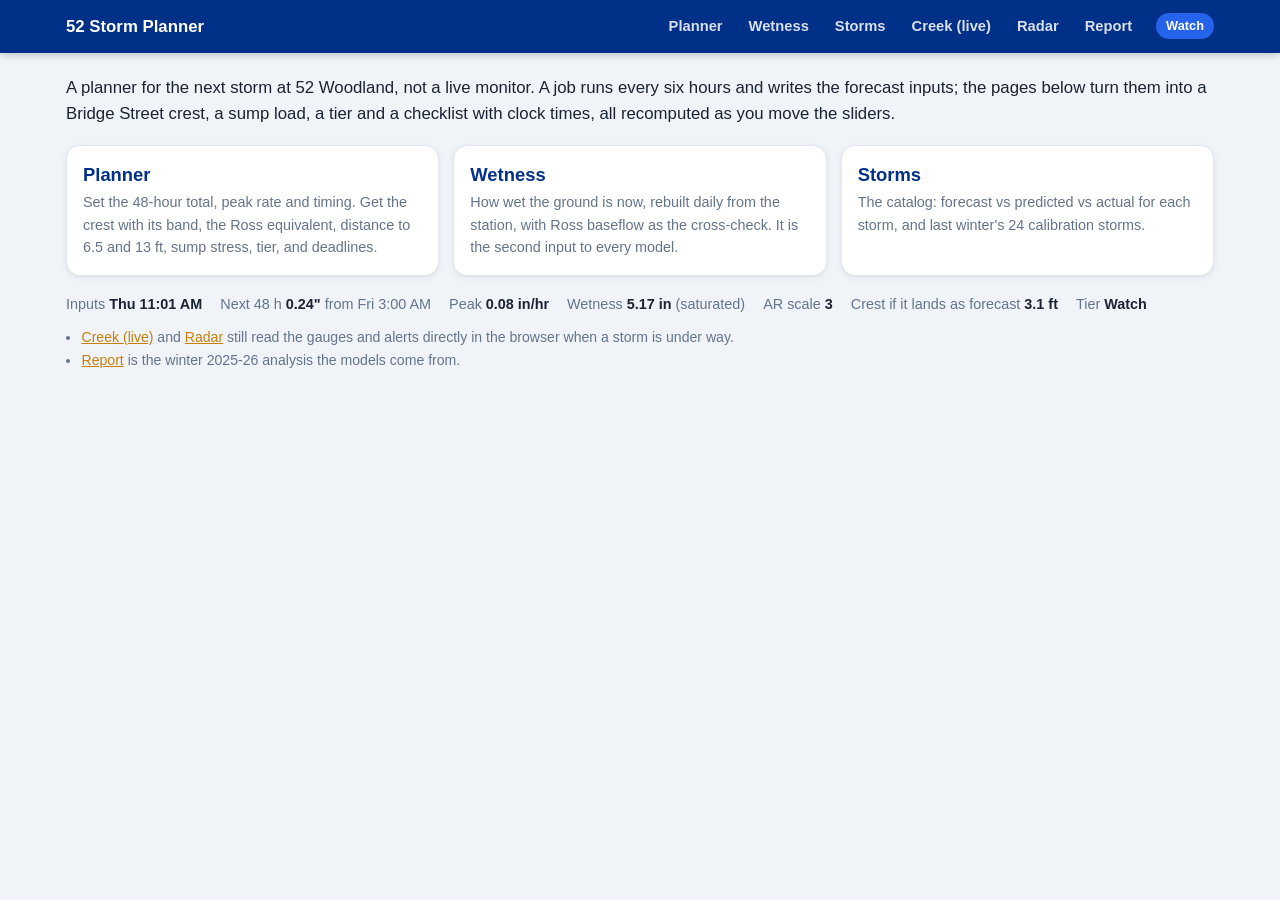
==== commit ab5f30dd: "Hold the 3-day bias factor past 72 h, and feed the models wetness at the onset Decided with Deepak a" ====
--- a/docs/index.html
+++ b/docs/index.html
@@ -40,7 +40,7 @@
   </ul>
 </main>
 
-<script src="assets/planner.js?v=14"></script>
+<script src="assets/planner.js?v=15"></script>
 <script>
 (async () => {
   renderNav("home");
